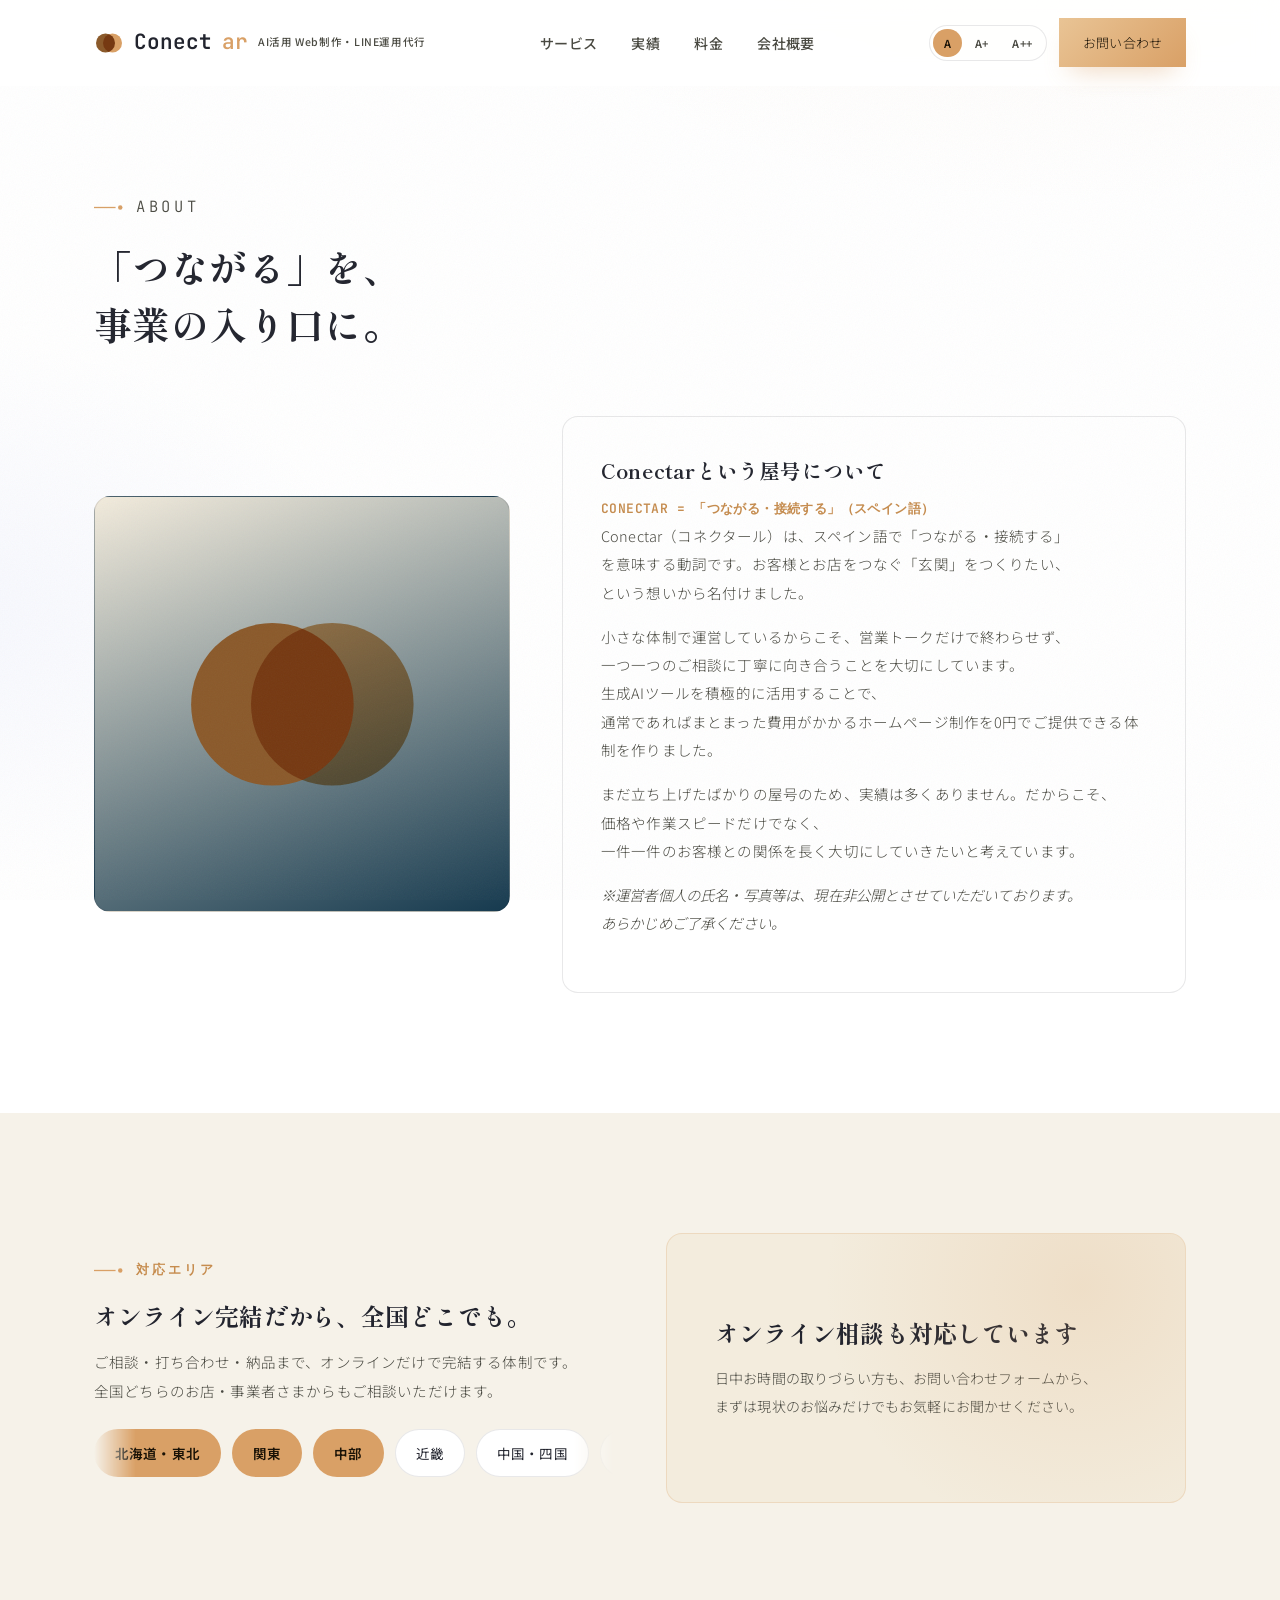
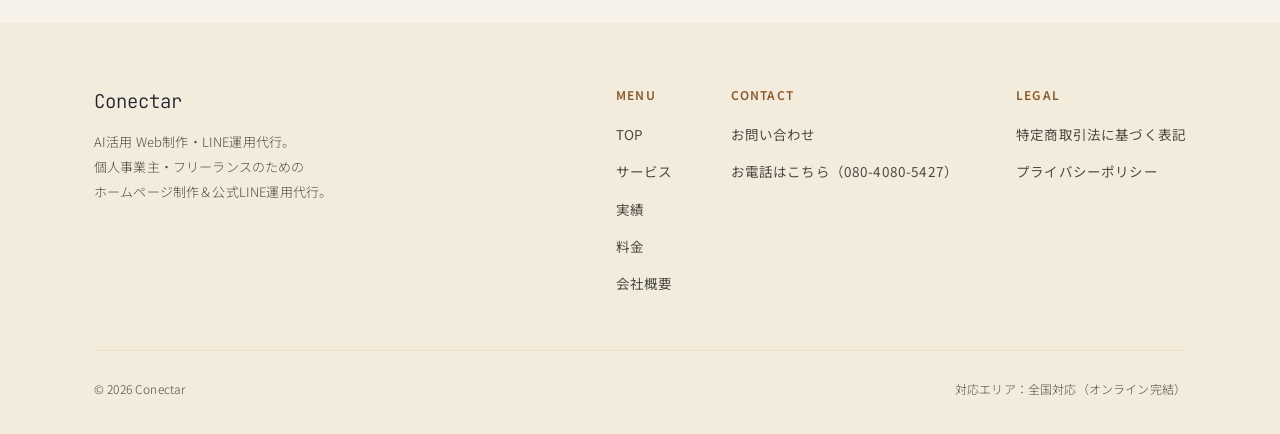
==== company.html @ 21fbbc6c "サイトを6ページ構成にリニューアル：company.htmlを追加" ====
<!DOCTYPE html>
  <html lang="ja">
  <head>
  <meta charset="UTF-8">
  <meta name="viewport" content="width=device-width, initial-scale=1.0">
  <title>Conectarについて｜Web制作・LINE運用代行</title>
<meta name="description" content="個人事業主・フリーランス向けにホームページ制作と公式LINE運用代行を提供するConectarの、屋号の由来や運営方針、対応エリアについてご紹介します。">
<meta name="theme-color" content="#FFFFFF">
  <meta property="og:type" content="website">
  <meta property="og:site_name" content="Conectar">
  <meta property="og:title" content="Conectarについて｜Web制作・LINE運用代行">
  <meta property="og:description" content="個人事業主・フリーランス向けにホームページ制作と公式LINE運用代行を提供するConectarの、屋号の由来や運営方針、対応エリアについてご紹介します。">
  <meta property="og:url" content="https://conectar-web.com/company.html">
  <meta property="og:image" content="https://conectar-web.com/assets/hero-poster.jpg">
  <meta name="twitter:card" content="summary_large_image">
  <meta name="twitter:title" content="Conectarについて｜Web制作・LINE運用代行">
  <meta name="twitter:description" content="個人事業主・フリーランス向けにホームページ制作と公式LINE運用代行を提供するConectarの、屋号の由来や運営方針、対応エリアについてご紹介します。">
  <meta name="twitter:image" content="https://conectar-web.com/assets/hero-poster.jpg">
  <link rel="canonical" href="https://conectar-web.com/company.html">
  <meta name="google-site-verification" content="Sp5FCeUo4AyaOdBGhxS8yO5UuP4sqCtcZy0puLuLkGQ" />
  <link rel="icon" href="data:image/svg+xml,%3Csvg xmlns='http://www.w3.org/2000/svg' viewBox='0 0 32 32'%3E%3Crect width='32' height='32' rx='7' fill='%2312141C'/%3E%3Crect x='13.5' y='13.5' width='5' height='5' fill='%23D9A066' transform='rotate(45 16 16)'/%3E%3C/svg%3E">
  <link rel="preconnect" href="https://fonts.googleapis.com">
  <link rel="preconnect" href="https://fonts.gstatic.com" crossorigin>
  <link href="https://fonts.googleapis.com/css2?family=Shippori+Mincho:wght@400;500;600;700;800&family=JetBrains+Mono:wght@400;500;600;700&family=Noto+Sans+JP:wght@300;400;500;600;700;800&display=swap" rel="stylesheet">
  <link rel="stylesheet" href="css/style.css">
  </head>
  <body>
  <a href="#top" class="skip-link">メインコンテンツへスキップ</a>
  <div class="noise-overlay" aria-hidden="true"></div>
  <div class="scroll-progress" id="scrollProgress"></div>
  <header id="siteHeader">
  <div class="nav-inner">
  <a href="index.html" class="logo"><span class="mark" aria-hidden="true"><svg viewBox="0 0 120 120" width="30" height="30"><circle cx="46" cy="60" r="38" fill="#8B5A2B"></circle><circle cx="74" cy="60" r="38" fill="#D9A066" style="mix-blend-mode:multiply"></circle></svg></span>Conect<span class="blink">ar</span><small>AI活用 Web制作・LINE運用代行</small></a>
  <nav>
  <ul>
  <li><a href="service.html">サービス</a></li>
  <li><a href="works.html">実績</a></li>
  <li><a href="price.html">料金</a></li>
  <li><a href="company.html" class="active-nav">会社概要</a></li>
  </ul>
  </nav>
  <div class="nav-cta">
  <div class="a11y-toggle" role="group" aria-label="文字サイズを調整">
  <button type="button" data-size="base" class="active" aria-label="文字サイズ 標準">A</button>
  <button type="button" data-size="lg" aria-label="文字サイズ 大">A+</button>
  <button type="button" data-size="xl" aria-label="文字サイズ 特大">A++</button>
  </div>
  <a href="contact.html" class="btn btn-accent">お問い合わせ</a>
  <button class="menu-toggle" id="menuToggle" aria-label="メニューを開く"><span></span><span></span><span></span></button>
  </div>
  </div>
  </header>
  <div class="mobile-nav" id="mobileNav">
  <ul>
  <li><a href="index.html">TOP</a></li>
<li><a href="service.html">サービス</a></li>
  <li><a href="works.html">実績</a></li>
  <li><a href="price.html">料金</a></li>
  <li><a href="company.html">会社概要</a></li>
  </ul>
  <a href="contact.html" class="btn btn-accent">お問い合わせする</a>
  </div>
  <main id="top">
  <div aria-hidden="true" style="height:56px;"></div><!-- ABOUT -->
  <section class="section" id="about">
  <div class="wrap">
  <div class="section-head reveal">
  <p class="eyebrow"><svg class="thread" viewBox="0 0 32 8"><line x1="0" y1="4" x2="23" y2="4" stroke="currentColor" stroke-width="1.4"/><circle cx="28" cy="4" r="2.4" fill="currentColor"/></svg>ABOUT</p>
  <h2>「つながる」を、<br>事業の入り口に。</h2>
  </div>
  <div class="about-wrap">
<div class="about-visual reveal" aria-hidden="true">
  <svg viewBox="0 0 120 120"><circle cx="46" cy="60" r="38" fill="#8B5A2B"></circle><circle cx="74" cy="60" r="38" fill="#D9A066" style="mix-blend-mode:multiply"></circle></svg>
  </div>
  <div class="about-card reveal">
  <h3>Conectarという屋号について</h3>
  <span class="about-role">CONECTAR = 「つながる・接続する」（スペイン語）</span>
  <p>Conectar（コネクタール）は、スペイン語で「つながる・接続する」を意味する動詞です。お客様とお店をつなぐ「玄関」をつくりたい、という想いから名付けました。</p>
  <p>小さな体制で運営しているからこそ、営業トークだけで終わらせず、一つ一つのご相談に丁寧に向き合うことを大切にしています。生成AIツールを積極的に活用することで、通常であればまとまった費用がかかるホームページ制作を0円でご提供できる体制を作りました。</p>
  <p>まだ立ち上げたばかりの屋号のため、実績は多くありません。だからこそ、価格や作業スピードだけでなく、一件一件のお客様との関係を長く大切にしていきたいと考えています。</p>
<p class="about-note">※運営者個人の氏名・写真等は、現在非公開とさせていただいております。あらかじめご了承ください。</p>
  </div>
  </div>
  </div>
  </section>
<!-- AREA -->
  <section class="section section-alt" id="area">
  <div class="wrap area-wrap">
  <div class="reveal">
  <p class="eyebrow"><svg class="thread" viewBox="0 0 32 8"><line x1="0" y1="4" x2="23" y2="4" stroke="currentColor" stroke-width="1.4"/><circle cx="28" cy="4" r="2.4" fill="currentColor"/></svg>対応エリア</p>
  <h2 style="margin-bottom:14px;"><span style="display:inline-block">オンライン完結だから、</span><span style="display:inline-block">全国どこでも。</span></h2>
  <p style="color:var(--ink-soft);font-size:14.5px;font-weight:300;"><span style="display:inline-block">ご相談・打ち合わせ・</span><span style="display:inline-block">納品まで、</span><span style="display:inline-block">オンラインだけで</span><span style="display:inline-block">完結する体制です。</span><span style="display:inline-block">全国どちらの</span><span style="display:inline-block">お店・事業者さまからも</span><span style="display:inline-block">ご相談いただけます。</span></p>
  <div class="area-marquee">
  <div class="area-marquee-track">
  <span class="main">北海道・東北</span>
  <span class="main">関東</span>
  <span class="main">中部</span>
  <span>近畿</span>
  <span>中国・四国</span>
  <span>九州・沖縄</span>
  <span class="main">北海道・東北</span>
  <span class="main">関東</span>
  <span class="main">中部</span>
  <span>近畿</span>
  <span>中国・四国</span>
  <span>九州・沖縄</span>
  </div>
  </div>
  </div>
  <div class="area-visual reveal">
  <h3><span style="display:inline-block">オンライン相談も</span><span style="display:inline-block">対応しています</span></h3>
  <p><span style="display:inline-block">日中お時間の</span><span style="display:inline-block">取りづらい方も、</span><span style="display:inline-block">お問い合わせフォームから、</span><span style="display:inline-block">まずは現状の</span><span style="display:inline-block">お悩みだけでも</span><span style="display:inline-block">お気軽に</span><span style="display:inline-block">お聞かせください。</span></p>
  </div>
  </div>
  </section>

  </main>
  <footer>
  <div class="wrap">
  <div class="footer-inner">
  <div>
  <div class="footer-logo">Conectar</div>
  <p class="footer-desc">AI活用 Web制作・LINE運用代行。<br>個人事業主・フリーランスのための<br>ホームページ制作＆公式LINE運用代行。</p>
  </div>
  <div class="footer-cols">
  <div class="footer-col">
  <h5>MENU</h5>
  <a href="index.html">TOP</a>
  <a href="service.html">サービス</a>
  <a href="works.html">実績</a>
  <a href="price.html">料金</a>
  <a href="company.html">会社概要</a>
  </div>
  <div class="footer-col">
  <h5>CONTACT</h5>
  <a href="contact.html">お問い合わせ</a>
  <a href="tel:08040805427">お電話はこちら（080-4080-5427）</a>
  </div>
  <div class="footer-col">
  <h5>LEGAL</h5>
  <a href="tokushoho.html">特定商取引法に基づく表記</a>
  <a href="privacy.html">プライバシーポリシー</a>
  </div>
  </div>
  </div>
  <div class="footer-bottom">
  <span>&copy; 2026 Conectar</span>
  <span>対応エリア：全国対応（オンライン完結）</span>
  </div>
  </div>
  </footer>
  <button class="back-to-top" id="backToTop" aria-label="ページの先頭へ戻る">
  <svg width="18" height="18" viewBox="0 0 24 24" fill="none" stroke="currentColor" stroke-width="2" stroke-linecap="round" stroke-linejoin="round"><path d="M12 19V5"/><path d="M5 12l7-7 7 7"/></svg>
  </button>
  <script src="js/script.js"></script>
  </body>
  </html>
---- css/style.css ----
:root{
--bg:#FFFFFF;
--bg-alt:#F6F2E9;
--card:#FFFFFF;
--ink:#22242E;
--ink-soft:#4A4A42;
--primary:#FFFFFF;
--primary-deep:#F3ECDD;
--primary-tint:#F0E7D4;
--accent:#D9A066;
--accent-soft:#E9C495;
--accent-deep:#C68C4E;
--accent-text:#8B5A2B;
--accent2:#6C82E8;
--on-dark:#F2F1EC;
--on-dark-soft:rgba(242,241,236,.72);
--line-green:#06C755;
--border:rgba(34,36,46,.10);
--max:1140px;
--radius:16px;
--radius-sm:8px;
--shadow:0 34px 64px -32px rgba(20,16,10,0.16);
--ease:cubic-bezier(.16,1,.3,1);
--fs-scale:1;
}
*{box-sizing:border-box;margin:0;padding:0;}
html{scroll-behavior:smooth;scrollbar-width:thin;scrollbar-color:var(--accent-deep) transparent;scroll-padding-top:88px;}
html[data-fontsize="lg"]{--fs-scale:1.12;}
html[data-fontsize="xl"]{--fs-scale:1.24;}
section[id]{scroll-margin-top:88px;}
::-webkit-scrollbar{width:8px;height:8px;}
::-webkit-scrollbar-track{background:transparent;}
::-webkit-scrollbar-thumb{background:var(--accent-deep);border-radius:10px;}
::selection{background:var(--accent-soft);color:var(--ink);}
body{
background-color:var(--bg);
background-image:
radial-gradient(ellipse 1000px 620px at 82% -8%, rgba(217,160,102,0.05), transparent 60%),
radial-gradient(ellipse 800px 500px at -5% 30%, rgba(108,130,232,0.06), transparent 55%);
color:var(--ink);
font-family:'Noto Sans JP','Hiragino Sans','Hiragino Kaku Gothic ProN','Yu Gothic',Meiryo,sans-serif;
font-weight:300;
line-height:1.95;
font-size:16px;
letter-spacing:.01em;
-webkit-font-smoothing:antialiased;
overflow-x:hidden;
position:relative;
word-break:keep-all;
overflow-wrap:break-word;
}
header,main,footer{zoom:var(--fs-scale);}
@media (prefers-reduced-motion: reduce){
*{animation:none !important;transition:none !important;}
html{scroll-behavior:auto;}
.tagline-track{flex-wrap:wrap;transform:none !important;width:auto;}
.tagline-band{overflow:visible;}
.area-marquee-track{flex-wrap:wrap;transform:none !important;width:auto;}
.area-marquee{overflow:visible;}
}
.skip-link{
position:fixed;top:-60px;left:16px;z-index:1000;background:var(--accent-deep);color:#1A1206;
padding:12px 22px;border-radius:8px;font-size:13.5px;font-weight:700;letter-spacing:.03em;
transition:top .3s var(--ease);
}
.skip-link:focus{top:16px;}
.a11y-toggle{
display:flex;align-items:center;gap:2px;border:1px solid var(--border);border-radius:100px;
padding:3px;background:rgba(255,255,255,.03);
}
.a11y-toggle button{
border:none;background:none;cursor:pointer;color:var(--ink-soft);font-family:'Noto Sans JP','Hiragino Sans','Hiragino Kaku Gothic ProN','Yu Gothic',Meiryo,sans-serif;
font-weight:600;border-radius:100px;padding:6px 11px;font-size:11px;letter-spacing:.02em;
transition:background .25s var(--ease), color .25s var(--ease);
}
.a11y-toggle button:hover{color:var(--ink);}
.a11y-toggle button.active{background:var(--accent);color:#1A1206;}
@media (max-width:900px){.a11y-toggle{display:none;}}
h1,h2,h3,h4{font-family:'Shippori Mincho','Hiragino Mincho ProN','Yu Mincho','YuMincho',serif;font-weight:700;color:var(--ink);line-height:1.5;letter-spacing:.01em;word-break:normal;overflow-wrap:break-word;}
a{color:inherit;text-decoration:none;}
img{max-width:100%;display:block;}
.wrap{max-width:var(--max);margin:0 auto;padding:0 24px;}
.eyebrow{
font-family:'JetBrains Mono','SF Mono','SFMono-Regular',Menlo,Consolas,monospace;
font-size:12.5px;
letter-spacing:.24em;
color:var(--accent-deep);
display:flex;align-items:center;gap:12px;margin-bottom:16px;font-weight:600;
}
.eyebrow .thread{width:30px;height:9px;flex:none;color:var(--accent);}
.eyebrow .thread circle{animation:pulseDot 2.4s ease-in-out infinite;transform-origin:center;}
@keyframes pulseDot{0%,100%{opacity:1;}50%{opacity:.3;}}
.section{padding:120px 0;}
.section-head{max-width:640px;margin-bottom:64px;}
.section-head h2{font-size:clamp(27px,3.4vw,38px);}
.section-head p{color:var(--ink-soft);margin-top:16px;font-size:15.5px;font-weight:300;}
@media (min-width:700px){
#price .section-head{max-width:none;}
#price .section-head h2{white-space:nowrap;}
}
-space:nowrap;}
}
.btn{
display:inline-flex;align-items:center;justify-content:center;gap:9px;
padding:16px 32px;border-radius:100px;font-weight:600;font-size:14.5px;
font-family:'Noto Sans JP','Hiragino Sans','Hiragino Kaku Gothic ProN','Yu Gothic',Meiryo,sans-serif;letter-spacing:.06em;
cursor:pointer;border:none;transition:transform .45s var(--ease), box-shadow .35s var(--ease), background .35s ease, color .35s ease;
white-space:nowrap;will-change:transform;
}
.btn:focus-visible{outline:2px solid var(--accent);outline-offset:3px;}
.btn-accent{background:linear-gradient(135deg,var(--accent-soft),var(--accent));color:#1A1206;box-shadow:0 14px 26px -12px rgba(217,160,102,.45);}
.btn-accent:hover{background:linear-gradient(135deg,var(--accent),var(--accent-deep));}
.btn-outline{background:transparent;color:var(--ink);border:1.5px solid rgba(242,241,236,.4);}
.btn-outline:hover{background:rgba(242,241,236,.08);}
.btn-line{background:var(--line-green);color:#fff;box-shadow:0 14px 26px -12px rgba(6,199,85,.4);}
.btn-line:hover{background:#05b34c;}

/* ===== chrome: cursor / progress / noise ===== */
.noise-overlay{
position:fixed;inset:0;pointer-events:none;z-index:40;opacity:.045;
background-image:url("data:image/svg+xml,%3Csvg xmlns='http://www.w3.org/2000/svg'%3E%3Cfilter id='n'%3E%3CfeTurbulence type='fractalNoise' baseFrequency='0.85' numOctaves='2' stitchTiles='stitch'/%3E%3C/filter%3E%3Crect width='100%25' height='100%25' filter='url(%23n)'/%3E%3C/svg%3E");
}
.scroll-progress{position:fixed;top:0;left:0;height:3px;width:0%;background:linear-gradient(90deg,var(--accent-soft),var(--accent));z-index:300;transition:width .05s linear;}

/* ===== Header ===== */
header{
position:fixed;top:0;left:0;right:0;z-index:100;
background:rgba(255,255,255,0.82);backdrop-filter:blur(12px);
border-bottom:1px solid transparent;transition:border-color .3s ease, box-shadow .3s ease;
}
header.scrolled{border-color:var(--border);box-shadow:0 4px 26px -18px rgba(20,16,10,.12);}
.nav-inner{max-width:var(--max);margin:0 auto;padding:18px 24px;display:flex;align-items:center;justify-content:space-between;}
.logo{font-family:'JetBrains Mono','SF Mono','SFMono-Regular',Menlo,Consolas,monospace;font-weight:600;font-size:21px;color:var(--ink);display:flex;align-items:center;gap:10px;letter-spacing:0;}
.logo .mark{width:30px;height:30px;flex:none;display:flex;align-items:center;justify-content:center;isolation:isolate;}
.logo .mark svg{display:block;}
.logo .blink{color:var(--accent);animation:blink 1.1s steps(1) infinite;}
@keyframes blink{50%{opacity:0;}}
.logo small{font-family:'Noto Sans JP','Hiragino Sans','Hiragino Kaku Gothic ProN','Yu Gothic',Meiryo,sans-serif;font-weight:500;font-size:10.5px;color:var(--ink-soft);letter-spacing:.06em;display:block;}
nav ul{list-style:none;display:flex;gap:6px;}
nav a{font-size:14px;font-weight:500;color:var(--ink-soft);position:relative;padding:9px 14px;letter-spacing:.03em;border-radius:100px;transition:color .3s var(--ease);isolation:isolate;}
nav a::before{content:"";position:absolute;inset:0;border-radius:100px;background:rgba(242,241,236,.06);z-index:-1;opacity:0;transform:scale(.85);transition:opacity .3s var(--ease), transform .3s var(--ease);}
nav a::after{content:"";position:absolute;left:14px;right:14px;bottom:3px;height:1px;background:var(--accent);transform:scaleX(0);transform-origin:right;transition:transform .35s var(--ease);}
nav a:hover{color:var(--ink);}
nav a:hover::before{opacity:1;transform:scale(1);}
nav a:hover::after{transform:scaleX(1);transform-origin:left;}
.nav-cta{display:flex;align-items:center;gap:12px;}
.nav-cta .btn{padding:12px 24px;font-size:13px;}
.menu-toggle{display:none;background:none;border:none;cursor:pointer;flex-direction:column;gap:5px;padding:6px;}
.menu-toggle span{width:24px;height:1.5px;background:var(--ink);}
@media (max-width:900px){
nav{display:none;}
.menu-toggle{display:flex;}
.logo small{display:none;}
.nav-cta .btn{padding:10px 18px;font-size:12.5px;}
}
@medi












a (max-width:400px){
.nav-inner{padding:14px 16px;}
.logo{font-size:17px;gap:7px;}
.nav-cta{gap:8px;}
}

/* ===== Hero ===== */
.hero{
padding:172px 0 104px;position:relative;overflow:hidden;
background:radial-gradient(ellipse 1200px 760px at 22% -12%, rgba(217,160,102,.16), transparent 60%), var(--primary-deep);
}
.hero-video{
position:absolute;inset:0;width:100%;height:100%;object-fit:cover;z-index:0;pointer-events:none;
-webkit-mask-image:radial-gradient(ellipse 128% 112% at 50% 36%, black 60%, transparent 100%);
mask-image:radial-gradient(ellipse 128% 112% at 50% 36%, black 60%, transparent 100%);
opacity:.65;transition:transform .1s linear;
}
.hero-video-overlay{
position:absolute;inset:0;z-index:0;pointer-events:none;
background:linear-gradient(180deg, rgba(255,255,255,.35), rgba(255,255,255,.75) 68%, var(--primary-deep) 100%);
}
.hero-spotlight{
position:absolute;inset:0;pointer-events:none;z-index:0;opacity:0;
background:radial-gradient(560px circle at var(--sx,50%) var(--sy,30%), rgba(217,160,102,.16), transparent 60%);
transition:opacity .6s var(--ease);
}
.hero-spotlight.on{opacity:1;}
.hero-aurora{position:absolute;inset:-10% -10% auto -10%;height:140%;pointer-events:none;z-index:0;will-change:transform;}
.hero-aurora span{position:absolute;border-radius:50%;filter:blur(60px);}
.hero-aurora span:nth-child(1){width:560px;height:560px;top:-170px;right:-140px;opacity:.28;background:radial-gradient(circle at 30% 30%, var(--accent-soft), transparent 70%);animation:drift1 22s ease-in-out infinite alternate;}
.hero-aurora span:nth-child(2){width:380px;height:380px;top:60px;left:-150px;opacity:.16;background:radial-gradient(circle at 40% 40%, var(--accent2), transparent 70%);animation:drift2 26s ease-in-out infinite alternate;}
.hero-aurora span:nth-child(3){width:300px;height:300px;bottom:-130px;right:220px;opacity:.2;background:radial-gradient(circle at 50% 50%, #2E5A78, transparent 70%);animation:drift3 30s ease-in-out infinite alternate;}
@keyframes drift1{from{transform:translate(0,0) scale(1);}to{transform:translate(-40px,30px) scale(1.08);}}
@keyframes drift2{from{transform:translate(0,0);}to{transform:translate(30px,-20px);}}
@keyframes drift3{from{transform:translate(0,0);}to{transform:translate(-20px,-30px);}}

.hero-inner{display:grid;grid-template-columns:minmax(0,1.1fr) minmax(0,.9fr);gap:60px;align-items:center;position:relative;z-index:1;}
@media (max-width:900px){.hero-inner{grid-template-columns:minmax(0,1fr);}}
/* Safari WebKit defensive fix: some WebKit versions fail to stretch grid items
to fill their track when the item own auto-sizing is ambiguous, leaving
blank space beside text content on iPhone. Force explicit full-width + 0 min-width. */
.hero-inner>*,.bento-grid>*,.strength-row>*,.service-cards>*,.work-feature>*,
.price-grid>*,.about-wrap>*,.capability-grid>*,.flow-grid>*,.area-wrap>*{
width:100%;min-width:0;box-sizing:border-box;
}
.hero h1{color:#000;font-size:clamp(26px,3.6vw,44px);letter-spacing:.03em;margin-bottom:26px;font-weight:700;overflow:visible;text-shadow:none;white-space:nowrap;}
.hero h1 .line{display:block;overflow:visible;}
.hero h1 .line > span{display:block;animation:heroLine .95s var(--ease) both;}
.hero h1 .line:nth-child(1) > span{animation-delay:.05s;}
.hero h1 .line:nth-child(2) > span{animation-delay:.16s;}
.hero h1 .line:nth-child(3) > span{animation-delay:.27s;}
@keyframes heroLine{from{opacity:0;transform:translateY(100%);}to{opacity:1;transform:translateY(0);}}
.hero h1 .accent-word{color:var(--accent-deep);position:relative;white-space:nowrap;}
.hero h1 .accent-word::after{content:"";position:absolute;left:2px;right:2px;bottom:2px;height:6px;background:linear-gradient(90deg,var(--accent-soft),var(--accent));opacity:.35;z-index:-1;}
.hero h1 .line > span.title-fill-line{
background-repeat:no-repeat;
-webkit-background-clip:text;
background-clip:text;
color:transparent;
}
.hero .eyebrow{animation:heroUp .7s var(--ease) both;}
.hero p.lead{font-size:16.5px;color:var(--i






nk-soft);max-width:480px;margin-bottom:36px;font-weight:300;animation:heroUp .9s .38s var(--ease) both;}
.hero-ctas{display:flex;gap:14px;flex-wrap:wrap;margin-bottom:38px;animation:heroUp .9s .48s var(--ease) both;}
.trust-row{display:flex;gap:24px;flex-wrap:wrap;animation:heroUp .9s .58s var(--ease) both;}
.hero-showcase{display:grid;grid-template-columns:1fr 1fr;gap:14px;height:520px;overflow:hidden;position:relative;border-radius:var(--radius);-webkit-mask-image:linear-gradient(to bottom, transparent, black 12%, black 88%, transparent);mask-image:linear-gradient(to bottom, transparent, black 12%, black 88%, transparent);}
.showcase-col{display:flex;flex-direction:column;gap:14px;animation:showcaseUp 24s linear infinite;}
.showcase-col-rev{animation-name:showcaseDown;animation-duration:20s;margin-top:-60px;}
.showcase-card{border-radius:14px;overflow:hidden;position:relative;height:150px;flex:none;background:linear-gradient(135deg,var(--primary-tint),var(--card));border:1px solid var(--border);display:flex;align-items:flex-end;padding:14px;}
.showcase-card span{background:rgba(10,11,16,.7);color:var(--on-dark);font-size:12px;font-weight:600;padding:6px 12px;border-radius:20px;letter-spacing:.02em;}
@keyframes showcaseUp{from{transform:translateY(0);}to{transform:translateY(-50%);}}
@keyframes showcaseDown{from{transform:translateY(-50%);}to{transform:translateY(0);}}
@media (max-width:900px){.hero-showcase{display:none;}}
.demo-grid{display:grid;grid-template-columns:repeat(3,1fr);gap:32px;}@media (max-width:900px){.demo-grid{grid-template-columns:repeat(2,1fr);}}@media (max-width:560px){.demo-grid{grid-template-columns:1fr;}}
.demo-card{background:var(--card);border:1px solid var(--border);border-radius:var(--radius);overflow:hidden;transition:transform .4s var(--ease),border-color .3s ease;}
.demo-card:hover{transform:translateY(-4px);border-color:rgba(217,160,102,.4);}
.demo-card-head{display:flex;align-items:center;gap:8px;padding:12px 16px;border-bottom:1px solid var(--border);font-size:12.5px;color:var(--ink-soft);}
.demo-dot{width:8px;height:8px;border-radius:50%;background:var(--accent);flex:none;}
.demo-arrow{margin-left:auto;color:var(--ink-soft);flex:none;}
.demo-card-body{aspect-ratio:4/3;background:linear-gradient(135deg,var(--primary-tint),var(--card));display:flex;align-items:center;justify-content:center;color:var(--accent-deep);font-size:14px;font-weight:600;letter-spacing:.08em;}
.demo-card-label{padding:18px 20px;font-size:17px;font-weight:700;color:var(--ink);}#demo .wrap{max-width:1320px;}
@keyframes heroUp{from{opacity:0;transform:translateY(22px);}to{opacity:1;transform:translateY(0);}}
.trust-row span{font-size:13px;color:var(--ink-soft);display:flex;align-items:center;gap:8px;font-weight:500;}
.trust-row span::before{content:"";width:5px;height:5px;transform:rotate(45deg);background:var(--accent);flex:none;}

.gradient-border{position:relative;border-radius:var(--radius);padding:1.5px;overflow:hidden;isolation:isolate;animation:heroUp 1s .7s var(--ease) both;}
.gradient-border::before{
content:"";position:absolute;inset:-60%;z-index:0;
background:conic-gradient(from 0deg, var(--accent-soft), var(--accent) 30%, var(--accent-deep) 55%, var(--accent) 80%, var(--accent-soft));
animation:spinBorder 7s linear infinite;
}
@keyframes spinBorder{to{transform:rotate(360deg);}}
.gradient-border .thread-panel,.gradient-border .price-card{position:relative;z-index:1;border:none;border-radius:calc(var(--radius) - 1.5px);}

.thread-panel{
background:rgba(26,29,40,.92);backdrop-filter:blur(16px);-webkit-backdrop-filter:blur(16px);
border-radius:var(--radius);border:1px solid var(--border);
padding:38px 34px;box-shadow:var(--shadow);position:relative;
}
.thread-panel h3{font-size:19px;margin-bottom:22px;color:var(--ink);}
.thread-item{display:flex;gap:16px;padding:18px 0;border-bottom:1px dashed var(--border);}
.thread-item:last-child{border-bottom:none;}
.thread-item .node{
width:36px;height:36px;border-radius:50%;

background:var(--primary-tint);color:var(--accent-deep);
display:flex;align-items:center;justify-content:center;font-family:'JetBrains Mono','SF Mono','SFMono-Regular',Menlo,Consolas,monospace;
font-weight:700;font-size:13px;flex:none;border:1px solid var(--border);
}
.thread-item p{font-size:15.5px;color:var(--ink-soft);font-weight:300;line-height:1.7;}
.thread-item strong{display:block;font-family:'Shippori Mincho','Hiragino Mincho ProN','Yu Mincho','YuMincho',serif;font-weight:600;font-size:16.5px;color:var(--ink);margin-bottom:5px;}

.thread-divider{width:100%;height:64px;display:block;margin:-10px 0 -10px;opacity:.5;}

/* ===== Tagline marquee band ===== */
.tagline-band{background:var(--primary-deep);overflow:hidden;padding:18px 0;border-top:1px solid rgba(217,160,102,.15);border-bottom:1px solid rgba(217,160,102,.15);position:relative;z-index:1;}
.tagline-track{display:flex;align-items:center;gap:16px;width:max-content;white-space:nowrap;animation:marqueeScroll 32s linear infinite;}
.tagline-track span{font-family:'JetBrains Mono','SF Mono','SFMono-Regular',Menlo,Consolas,monospace;font-size:13.5px;letter-spacing:.1em;font-weight:600;color:var(--accent-text);}
.tagline-track span.dot{color:var(--accent-text);font-size:11px;}

/* ===== Bento stats strip ===== */
.bento-stats{padding:64px 0;position:relative;z-index:1;background:var(--bg-alt);}
.bento-grid{display:grid;grid-template-columns:repeat(4,minmax(0,1fr));gap:1px;background:var(--border);border:1px solid var(--border);border-radius:var(--radius);overflow:hidden;}
@media (max-width:900px){.bento-grid{grid-template-columns:repeat(2,minmax(0,1fr));}}
.bento-tile{background:var(--bg);border:none;border-radius:0;padding:36px 28px;}
.bento-icon{width:40px;height:40px;border-radius:10px;background:linear-gradient(135deg,var(--primary-tint),var(--bg-alt));display:flex;align-items:center;justify-content:center;color:var(--accent-deep);margin-bottom:18px;}
.bento-num{font-family:'JetBrains Mono','SF Mono','SFMono-Regular',Menlo,Consolas,monospace;font-size:30px;font-weight:600;color:var(--accent-deep);margin-bottom:6px;letter-spacing:-.01em;}
.bento-label{font-size:12.5px;color:var(--ink-soft);font-weight:400;letter-spacing:.02em;}

.tilt-card{position:relative;transition:transform .5s var(--ease);}
.tilt-card::after{
content:"";position:absolute;inset:0;border-radius:inherit;pointer-events:none;z-index:2;opacity:0;
background:radial-gradient(circle at var(--mx,50%) var(--my,50%), rgba(217,160,102,.16), transparent 55%);
transition:opacity .4s ease;
}
.tilt-card:hover::after{opacity:1;}

.section-alt{background:var(--bg-alt);}

/* ===== Strengths ===== */
.strength-list{display:flex;flex-direction:column;gap:0;}
.strength-row{display:grid;grid-template-columns:64px minmax(0,1fr);gap:30px;padding:38px 0;border-bottom:1px solid var(--border);align-items:flex-start;}
.strength-row:first-child{padding-top:0;}
.strength-row:last-child{border-bottom:none;}
.strength-num{font-family:'JetBrains Mono','SF Mono','SFMono-Regular',Menlo,Consolas,monospace;font-size:36px;font-weight:600;-webkit-text-stroke:1.3px var(--accent-soft);color:transparent;}
.strength-row h3{font-size:19.5px;margin-bottom:11px;}
.strength-row p{color:var(--ink-soft);font-size:14.5px;max-width:640px;font-weight:300;}

/* ===== Services ===== */
.service-cards{display:grid;grid-template-columns:minmax(0,1fr) minmax(0,1fr);gap:28px;}
@media (max-width:840px){.service-cards{grid-template-columns:minmax(0,1fr);}}
.service-card{background:var(--card);border-radius:var(--radius);border:1px solid var(--border);padding:40px 34px;position:relative;overflow:hidden;transition:transform .5s var(--ease), box-shadow .35s ease;}
.service-card:hover{box-shadow:var(--shadow);}
.service-card.is-line::before{content:"";position:absolute;top:0;left:0;right:0;height:3px;background:var(--line-green);z-index:1;}
.service-card.is-web::before{content:"";position:absolute;top:0;left:0;right:0;height:3px;background:linear-gradient(90deg,

var(--accent-soft),var(--accent));z-index:1;}
.service-num{position:absolute;top:28px;right:34px;font-family:'JetBrains Mono','SF Mono','SFMono-Regular',Menlo,Consolas,monospace;font-size:44px;font-weight:700;color:transparent;-webkit-text-stroke:1.3px var(--border);letter-spacing:0;}
.service-tag{display:inline-block;font-size:11px;font-weight:700;letter-spacing:.1em;padding:6px 14px;border-radius:100px;margin-bottom:20px;font-family:'Noto Sans JP','Hiragino Sans','Hiragino Kaku Gothic ProN','Yu Gothic',Meiryo,sans-serif;}
.is-line .service-tag{background:rgba(6,199,85,.14);color:#067a3f;}
.is-web .service-tag{background:rgba(217,160,102,.16);color:var(--accent-text);}
.service-card h3{font-size:22px;margin-bottom:14px;}
.service-card > p{color:var(--ink-soft);font-size:14.5px;margin-bottom:24px;font-weight:300;}
.service-feat{list-style:none;display:flex;flex-direction:column;gap:12px;margin-bottom:20px;}
.service-feat li{font-size:14px;color:var(--ink);display:flex;gap:11px;align-items:flex-start;font-weight:300;}
.service-feat li::before{content:"◦";color:var(--accent-deep);font-weight:700;flex:none;margin-top:1px;}
.service-price{font-size:15.5px;font-weight:600;color:var(--accent-text);}
.set-note{
margin-top:28px;text-align:center;background:linear-gradient(135deg,rgba(217,160,102,.16),rgba(108,130,232,.14));
border:1px solid var(--border);border-radius:var(--radius);padding:26px;font-size:15.5px;font-weight:600;color:var(--ink);
}

/* ===== Works ===== */
.works-sub-title{font-size:19px;margin-bottom:14px;}
.works-sub-desc{color:var(--ink-soft);font-size:14px;font-weight:300;margin-bottom:26px;max-width:640px;}
.work-feature{
background:var(--card);border:1px solid var(--border);border-radius:var(--radius);
padding:36px;display:grid;grid-template-columns:minmax(0,.9fr) minmax(0,1.4fr);gap:36px;align-items:center;
}
@media (max-width:760px){.work-feature{grid-template-columns:minmax(0,1fr);}}
.work-visual{
aspect-ratio:4/3;border-radius:var(--radius-sm);background:linear-gradient(135deg,var(--primary-tint),var(--primary-deep));
display:flex;align-items:center;justify-content:center;color:rgba(242,241,236,.16);
font-family:'JetBrains Mono','SF Mono','SFMono-Regular',Menlo,Consolas,monospace;font-size:60px;font-weight:700;
}
.work-tags{display:flex;gap:10px;flex-wrap:wrap;margin-bottom:18px;}
.tag-pill{font-size:11.5px;font-weight:700;letter-spacing:.05em;padding:6px 15px;border-radius:100px;border:1px solid var(--border);color:var(--ink-soft);font-family:'Noto Sans JP','Hiragino Sans','Hiragino Kaku Gothic ProN','Yu Gothic',Meiryo,sans-serif;}
.tag-pill.loud{background:var(--accent);color:#1A1206;border-color:transparent;}
.work-feature h4{font-size:18px;margin-bottom:12px;}
.work-feature p{font-size:14px;color:var(--ink-soft);font-weight:300;}
.work-note{margin-top:14px;font-size:12.5px;color:var(--ink-soft);font-style:italic;}
.capability-note{
background:var(--primary-tint);border:1px dashed var(--accent);border-radius:var(--radius-sm);
padding:15px 22px;font-size:13.5px;color:var(--accent-text);margin-bottom:30px;display:block;font-weight:500;
}
.capability-grid{display:grid;grid-template-columns:repeat(auto-fit,minmax(170px,1fr));gap:16px;}
.capability-item{background:var(--card);border:1px solid var(--border);border-radius:var(--radius-sm);padding:22px;text-align:center;font-size:14.5px;font-weight:600;color:var(--ink);transition:transform .4s var(--ease), border-color .3s ease;}
.capability-item:hover{transform:translateY(-3px);border-color:rgba(217,160,102,.4);}

/* ===== Area (nationwide) ===== */
.area-wrap{display:grid;grid-template-columns:minmax(0,1fr) minmax(0,1fr);gap:52px;align-items:center;}
@media (max-width:860px){.area-wrap{grid-template-columns:minmax(0,1fr);}}
.area-marquee{overflow:hidden;margin-top:24px;-webkit-mask-image:linear-gradient(90deg,transparent,#000 8%,#000 92%,transparent);mask-image:linear-gradient(90deg,transparent,#000 8%,#000 92%,transparent);}
.area-marquee-track{display:flex;gap:



11px;width:max-content;animation:marqueeScroll 22s linear infinite;}
.area-marquee:hover .area-marquee-track{animation-play-state:paused;}
@keyframes marqueeScroll{from{transform:translateX(0);}to{transform:translateX(-50%);}}
.area-marquee-track span{background:var(--card);border:1px solid var(--border);padding:10px 20px;border-radius:100px;font-size:13.5px;color:var(--ink);font-weight:400;white-space:nowrap;flex:none;}
.area-marquee-track span.main{background:var(--accent);color:#1A1206;border-color:transparent;font-weight:600;}
.area-visual{
background:var(--primary-deep);border-radius:var(--radius);padding:48px;color:var(--ink);position:relative;overflow:hidden;
min-height:270px;display:flex;flex-direction:column;justify-content:center;border:1px solid rgba(217,160,102,.25);
}
.area-visual::after{content:"";position:absolute;inset:0;background:radial-gradient(circle at 80% 20%, rgba(217,160,102,.18), transparent 55%);}
.area-visual h3{color:var(--ink);font-size:24px;margin-bottom:14px;position:relative;}
.area-visual p{color:var(--ink-soft);font-size:14px;position:relative;font-weight:300;}

/* ===== Pricing ===== */
.price-note{color:var(--ink-soft);font-size:13px;margin-bottom:32px;font-weight:300;}
.price-grid{display:grid;grid-template-columns:repeat(3,minmax(0,1fr));gap:26px;align-items:start;}
@media (max-width:900px){.price-grid{grid-template-columns:minmax(0,1fr);}}
.price-card{background:var(--card);border:1px solid var(--border);border-radius:var(--radius);padding:34px 28px;display:flex;flex-direction:column;transition:transform .5s var(--ease), box-shadow .35s ease;}
.price-card:hover{box-shadow:var(--shadow);}
.price-card.featured{position:relative;}
.price-card.featured .badge{position:absolute;top:-14px;left:28px;background:var(--accent);color:#1A1206;font-size:11.5px;padding:6px 16px;border-radius:100px;font-weight:700;letter-spacing:.04em;z-index:2;}
.price-card h4{font-size:16.5px;margin-bottom:7px;}
.price-card .price-sub{font-size:12.5px;color:var(--ink-soft);margin-bottom:20px;font-weight:300;}
.price-card .price-num{font-family:'JetBrains Mono','SF Mono','SFMono-Regular',Menlo,Consolas,monospace;font-size:32px;font-weight:600;color:var(--ink);margin-bottom:4px;}
.price-card .price-num{display:flex;flex-wrap:wrap;align-items:baseline;gap:2px 8px;}
.price-card .price-num span{display:block;width:100%;font-size:12.5px;font-family:'Noto Sans JP','Hiragino Sans','Hiragino Kaku Gothic ProN','Yu Gothic',Meiryo,sans-serif;color:var(--ink-soft);font-weight:300;word-break:keep-all;}
.price-list{list-style:none;display:flex;flex-direction:column;gap:11px;margin:24px 0 28px;flex:1;}
.price-list li{font-size:13.5px;color:var(--ink);display:flex;gap:9px;font-weight:300;}
.price-list li::before{content:"✓";color:var(--accent-deep);font-weight:700;}

/* ===== Price (luxury) ===== */
.price-card-lux{padding:0;overflow:hidden;display:block;box-shadow:0 40px 90px -32px rgba(20,16,10,.32);}
.price-card-lux .price-card-inner{display:grid;grid-template-columns:1.15fr 1fr;}
@media (max-width:760px){.price-card-lux .price-card-inner{grid-template-columns:minmax(0,1fr);}}
.price-card-lux .price-card-left{padding:48px 42px 42px;}
.price-card-lux .price-card-left h4{font-size:20px;margin-bottom:10px;}
.price-card-lux .price-card-left .price-sub{font-size:13.5px;margin-bottom:24px;}
.price-card-lux .price-card-right{background:linear-gradient(165deg,#22242E 0%,#14151c 100%);padding:48px 40px;display:flex;flex-direction:column;align-items:flex-start;justify-content:center;position:relative;isolation:isolate;}
.price-card-lux .price-card-right::before{content:"";position:absolute;inset:0;background:radial-gradient(circle at 22% 18%, rgba(217,160,102,.26), transparent 62%);pointer-events:none;z-index:0;}
.price-card-lux .price-label{font-size:12px;color:rgba(242,241,236,.62);letter-spacing:.08em;margin-bottom:14px;font-weight:300;position:relative;z-index:1;}
.price-card-lux .price-num-lux{display:flex;align-items:baseline;gap:5px;p
osition:relative;z-index:1;line-height:1;}
.price-card-lux .price-num-lux .yen{font-family:'JetBrains Mono','SF Mono','SFMono-Regular',Menlo,Consolas,monospace;font-size:30px;font-weight:600;color:var(--accent-soft);}
.price-card-lux .price-num-lux .amount{font-family:'JetBrains Mono','SF Mono','SFMono-Regular',Menlo,Consolas,monospace;font-size:clamp(52px,7vw,80px);font-weight:700;line-height:1;letter-spacing:-.01em;background:linear-gradient(120deg,#F7F1E4 0%,var(--accent-soft) 55%,var(--accent) 100%);-webkit-background-clip:text;background-clip:text;-webkit-text-fill-color:transparent;}
.price-card-lux .price-per{font-size:13px;color:rgba(242,241,236,.68);margin:8px 0 30px;position:relative;z-index:1;font-weight:300;}
.price-card-lux .btn-lux{width:100%;position:relative;z-index:1;}
.price-card-lux .badge{box-shadow:0 8px 18px -8px rgba(217,160,102,.55);}

/* ===== Flow ===== */
.flow-grid{display:grid;grid-template-columns:repeat(5,minmax(0,1fr));gap:20px;}
@media (max-width:980px){.flow-grid{grid-template-columns:repeat(2,minmax(0,1fr));}}
@media (max-width:560px){.flow-grid{grid-template-columns:minmax(0,1fr);}}
.flow-card{background:var(--card);border:1px solid var(--border);border-radius:var(--radius-sm);padding:26px 22px;position:relative;transition:transform .5s var(--ease), box-shadow .35s ease;}
.flow-card:hover{box-shadow:var(--shadow);}
.flow-step{font-family:'JetBrains Mono','SF Mono','SFMono-Regular',Menlo,Consolas,monospace;color:var(--accent-deep);font-weight:600;font-size:13px;margin-bottom:13px;letter-spacing:.04em;}
.flow-card h4{font-size:14.5px;margin-bottom:9px;}
.flow-card p{font-size:12.5px;color:var(--ink-soft);font-weight:300;}

/* ===== About ===== */
.about-wrap{display:grid;grid-template-columns:minmax(0,.8fr) minmax(0,1.2fr);gap:52px;align-items:center;}
@media (max-width:860px){.about-wrap{grid-template-columns:minmax(0,1fr);}}
.about-visual{
aspect-ratio:1/1;border-radius:var(--radius);background:linear-gradient(160deg,var(--primary-deep),#163a4f);
display:flex;align-items:center;justify-content:center;border:1px solid var(--border);position:relative;overflow:hidden;
}
.about-visual svg{width:62%;height:62%;}
.about-card{background:var(--card);border:1px solid var(--border);border-radius:var(--radius);padding:38px;}
.about-card h3{font-size:20.5px;margin-bottom:5px;}
.about-role{font-size:13px;color:var(--accent-deep);font-weight:600;margin-bottom:20px;letter-spacing:.03em;font-family:'JetBrains Mono','SF Mono','SFMono-Regular',Menlo,Consolas,monospace;}
.about-card p{color:var(--ink-soft);font-size:14.5px;margin-bottom:16px;font-weight:300;}
.about-note{font-size:12.5px;color:var(--ink-soft);font-style:italic;}

/* ===== Final CTA / Contact ===== */
.final-cta{background:var(--primary-deep);border-radius:var(--radius);padding:60px 50px;text-align:center;position:relative;overflow:hidden;color:var(--ink);border:1px solid rgba(217,160,102,.25);}
.final-cta::before{content:"";position:absolute;inset:0;background:radial-gradient(circle at 15% 15%, rgba(217,160,102,.16), transparent 50%),radial-gradient(circle at 85% 85%, rgba(217,160,102,.12), transparent 50%);}
.final-cta h2{color:var(--ink);font-size:clamp(25px,3.2vw,33px);margin-bottom:16px;position:relative;}
.final-cta p{color:var(--ink-soft);max-width:520px;margin:0 auto 32px;position:relative;font-size:15px;font-weight:300;}
.final-ctas{display:flex;gap:14px;justify-content:center;flex-wrap:wrap;position:relative;margin-bottom:16px;}
.contact-inline{display:flex;gap:26px;justify-content:center;margin-top:20px;flex-wrap:wrap;position:relative;}
.contact-inline span{color:var(--ink-soft);font-size:13px;display:flex;align-items:center;gap:8px;font-weight:300;}

/* ===== Footer ===== */
footer{padding:60px 0 34px;background:var(--primary-deep);}
.footer-inner{display:flex;justify-content:space-between;align-items:flex-start;flex-wrap:wrap;gap:24px;}
.footer-logo{font-family:'JetBrains Mono','SF Mono','SFMono-Regular',Menlo,Consolas,monospace;f
ont-weight:600;font-size:19px;color:var(--ink);margin-bottom:9px;letter-spacing:0;}
.footer-desc{font-size:13px;color:var(--ink-soft);max-width:320px;font-weight:300;}
.footer-cols{display:flex;gap:58px;flex-wrap:wrap;}
.footer-col h5{font-size:12px;letter-spacing:.1em;color:var(--accent-text);margin-bottom:15px;font-family:'Noto Sans JP','Hiragino Sans','Hiragino Kaku Gothic ProN','Yu Gothic',Meiryo,sans-serif;font-weight:600;}
.footer-col a,.footer-col span{display:block;font-size:13.5px;color:var(--ink-soft);margin-bottom:11px;font-weight:400;transition:color .25s ease;}
.footer-col a:hover{color:var(--accent-deep);}
.footer-bottom{margin-top:42px;padding-top:26px;border-top:1px solid rgba(217,160,102,.16);font-size:12px;color:var(--ink-soft);display:flex;justify-content:space-between;flex-wrap:wrap;gap:10px;}

/* Progressive enhancement: content is fully visible by default.
Only when JS confirms it is running (html.js-reveal) do we hide elements
to animate them in. This guarantees the page is never blank if JS is
disabled, restricted (e.g. iOS file preview), or fails to run. */
.reveal{opacity:1;transform:none;}
html.js-reveal .reveal{opacity:0;transform:translateY(26px);transition:opacity .8s var(--ease), transform .8s var(--ease);}
html.js-reveal .reveal.in{opacity:1;transform:translateY(0);}

.back-to-top{
position:fixed;right:22px;bottom:22px;width:46px;height:46px;border-radius:50%;
background:var(--ink);color:var(--accent-soft);border:1px solid rgba(217,160,102,.3);
display:flex;align-items:center;justify-content:center;cursor:pointer;z-index:90;
opacity:0;pointer-events:none;transform:translateY(14px);
transition:opacity .4s var(--ease), transform .4s var(--ease), background .3s ease;
box-shadow:0 14px 30px -14px rgba(20,16,10,.25);
}
.back-to-top.show{opacity:1;pointer-events:auto;transform:translateY(0);}
.back-to-top:hover{background:var(--accent-deep);color:#1A1206;}

.mobile-nav{
position:fixed;inset:0;background:var(--bg);z-index:99;display:flex;flex-direction:column;
padding:100px 32px 40px;transform:translateX(100%);transition:transform .35s ease;
}
.mobile-nav.open{transform:translateX(0);}
.mobile-nav ul{list-style:none;display:flex;flex-direction:column;gap:26px;margin-bottom:36px;}
.mobile-nav a{font-family:'Shippori Mincho','Hiragino Mincho ProN','Yu Mincho','YuMincho',serif;font-weight:600;font-size:21px;color:var(--ink);}
.mobile-nav .btn{width:100%;}

/* Narrow-phone tuning (iPhone SE / 14 / 15 Pro, Galaxy S23, Pixel 8, etc. — 320-480px):
comfortable 20px side margins, tighter card padding, and smaller card
heading/price sizes so nothing feels cramped or oversized on a small screen. */
@media (max-width:480px){
.wrap{padding:0 20px;}
.section{padding:84px 0;}
.price-card{padding:26px 22px;}
.price-card .price-num{font-size:26px;}
.service-card{padding:30px 24px;}
.service-card h3{font-size:19px;}
.work-feature{padding:24px 20px;}
.work-feature h4{font-size:16.5px;}
.thread-panel{padding:28px 22px;}
.thread-panel h3{font-size:17px;}
.final-cta{padding:44px 26px;}
.capability-item{padding:18px;}
.flow-card{padding:22px 18px;}
}

/* Safety net: some simplified HTML previewers (e.g. certain in-app "quick look"
style viewers) do not implement CSS Grid at all. Without this, grid child
elements can render shrunk to their own content width instead of stretching
to fill their column, leaving unexplained blank space beside them. If Grid
isn't supported, fall back to a plain full-width stacked layout instead. */
@supports not (display:grid){
.hero-inner,.bento-grid,.strength-row,.service-cards,.work-feature,
.price-grid,.about-wrap,.capability-grid,.flow-grid,.area-wrap{
display:block;
}
.hero-inner > *,.bento-grid > *,.strength-row > *,.service-cards > *,
.work-feature > *,.price-grid > *,.about-wrap > *,.capability-grid > *,
.flow-grid > *,.area-wrap > *{
width:100%;
max-width:100%;
box-sizing:border-box;
margin-bottom:20px;
}
}

/* ===== Legal pages (tokushoho / privacy) ===== */
.legal-content{max-width:820px;}
.legal-content h1{font-size:clamp(26px,3.2vw,34px);margin-bottom:32px;}
.legal-content h2{font-size:19px;margin:40px 0 14px;}
.legal-content p{color:var(--ink-soft);font-size:14.5px;font-weight:300;margin-bottom:14px;}
.legal-content a{color:var(--accent-deep);text-decoration:underline;}
.back-link{display:inline-block;margin-bottom:28px;font-size:13.5px;color:var(--accent-deep);font-weight:600;}
.legal-table{width:100%;border-collapse:collapse;margin-top:8px;}
.legal-table tr{border-bottom:1px solid var(--border);}
.legal-table th,.legal-table td{text-align:left;padding:16px 14px;font-size:13.5px;font-weight:300;vertical-align:top;}
.legal-table th{width:180px;flex:none;font-weight:600;color:var(--ink);font-family:'Noto Sans JP','Hiragino Sans','Hiragino Kaku Gothic ProN','Yu Gothic',Meiryo,sans-serif;}
.legal-table td{color:var(--ink-soft);}
@media (max-width:700px){
.legal-table,.legal-table tbody,.legal-table tr,.legal-table th,.legal-table td{display:block;width:100%;}
.legal-table th{padding-bottom:4px;}
.legal-table td{padding-top:0;padding-bottom:20px;}
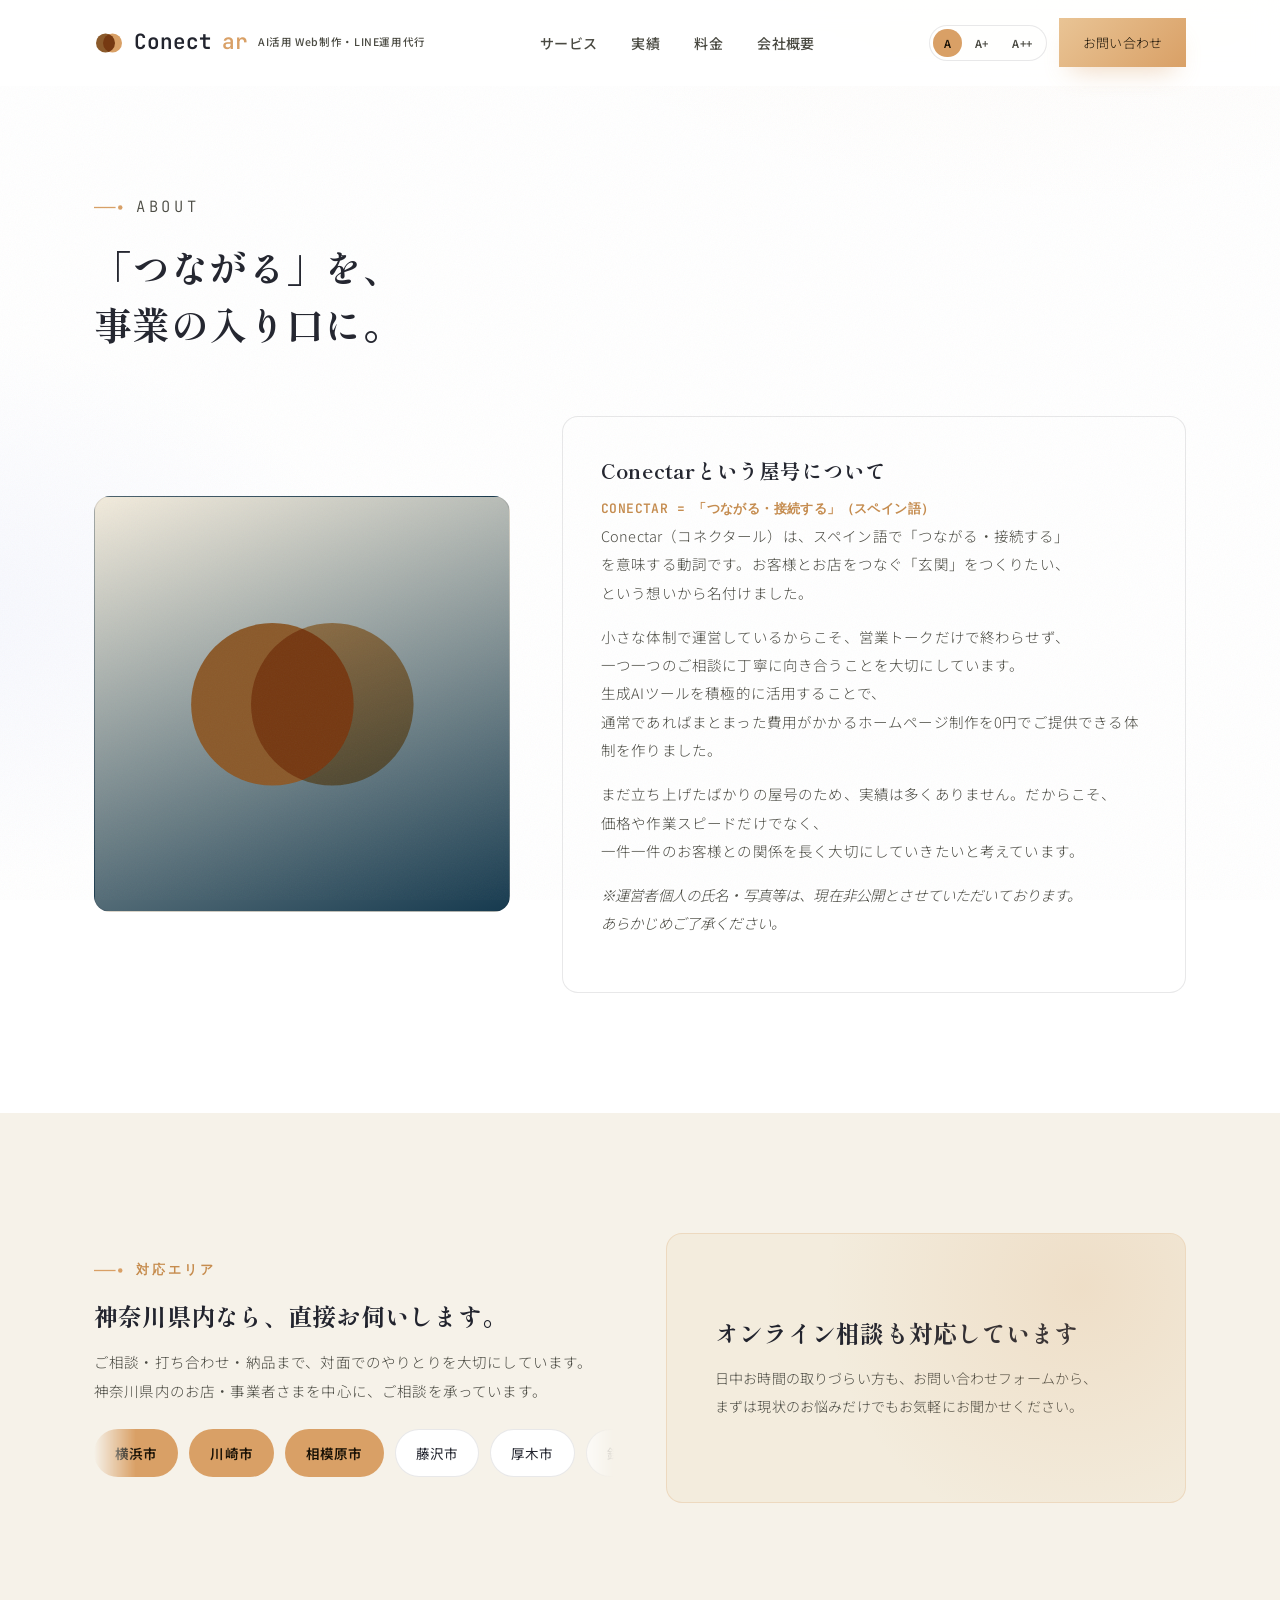
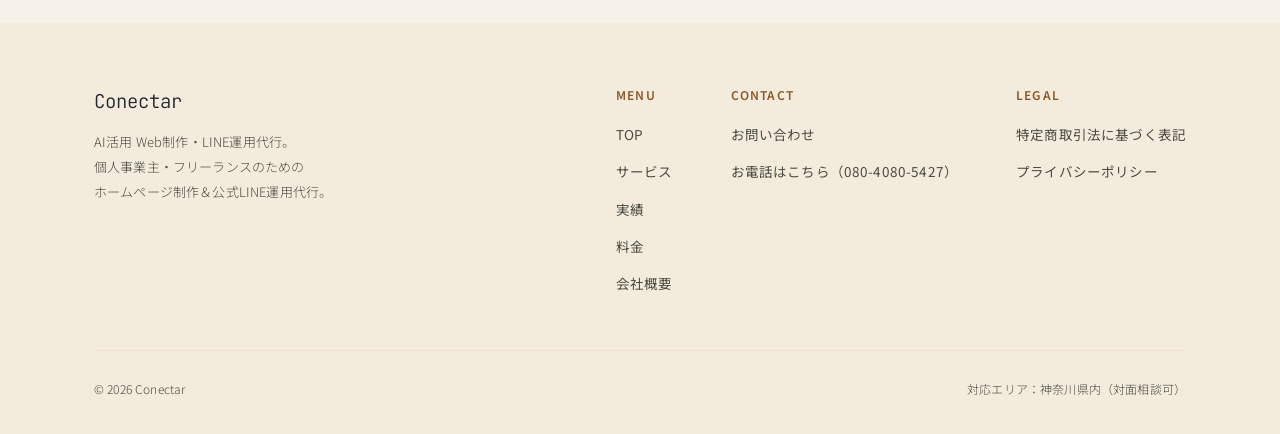
==== commit 042c7154: "対応エリアセクションを神奈川県向けに書き換え" ====
--- a/company.html
+++ b/company.html
@@ -88,22 +88,22 @@
   <div class="wrap area-wrap">
   <div class="reveal">
   <p class="eyebrow"><svg class="thread" viewBox="0 0 32 8"><line x1="0" y1="4" x2="23" y2="4" stroke="currentColor" stroke-width="1.4"/><circle cx="28" cy="4" r="2.4" fill="currentColor"/></svg>対応エリア</p>
-  <h2 style="margin-bottom:14px;"><span style="display:inline-block">オンライン完結だから、</span><span style="display:inline-block">全国どこでも。</span></h2>
-  <p style="color:var(--ink-soft);font-size:14.5px;font-weight:300;"><span style="display:inline-block">ご相談・打ち合わせ・</span><span style="display:inline-block">納品まで、</span><span style="display:inline-block">オンラインだけで</span><span style="display:inline-block">完結する体制です。</span><span style="display:inline-block">全国どちらの</span><span style="display:inline-block">お店・事業者さまからも</span><span style="display:inline-block">ご相談いただけます。</span></p>
+  <h2 style="margin-bottom:14px;"><span style="display:inline-block">神奈川県内なら、</span><span style="display:inline-block">直接お伺いします。</span></h2>
+  <p style="color:var(--ink-soft);font-size:14.5px;font-weight:300;"><span style="display:inline-block">ご相談・打ち合わせ・</span><span style="display:inline-block">納品まで、</span><span style="display:inline-block">対面でのやりとりを</span><span style="display:inline-block">大切にしています。</span><span style="display:inline-block">神奈川県内の</span><span style="display:inline-block">お店・事業者さまを</span><span style="display:inline-block">中心に、ご相談を承っています。</span></p>
   <div class="area-marquee">
   <div class="area-marquee-track">
-  <span class="main">北海道・東北</span>
-  <span class="main">関東</span>
-  <span class="main">中部</span>
-  <span>近畿</span>
-  <span>中国・四国</span>
-  <span>九州・沖縄</span>
-  <span class="main">北海道・東北</span>
-  <span class="main">関東</span>
-  <span class="main">中部</span>
-  <span>近畿</span>
-  <span>中国・四国</span>
-  <span>九州・沖縄</span>
+  <span class="main">横浜市</span>
+  <span class="main">川崎市</span>
+  <span class="main">相模原市</span>
+  <span>藤沢市</span>
+  <span>厚木市</span>
+  <span>鎌倉市</span>
+  <span class="main">横浜市</span>
+  <span class="main">川崎市</span>
+  <span class="main">相模原市</span>
+  <span>藤沢市</span>
+  <span>厚木市</span>
+  <span>鎌倉市</span>
   </div>
   </div>
   </div>
@@ -145,7 +145,7 @@
   </div>
   <div class="footer-bottom">
   <span>&copy; 2026 Conectar</span>
-  <span>対応エリア：全国対応（オンライン完結）</span>
+  <span>対応エリア：神奈川県内（対面相談可）</span>
   </div>
   </div>
   </footer>
